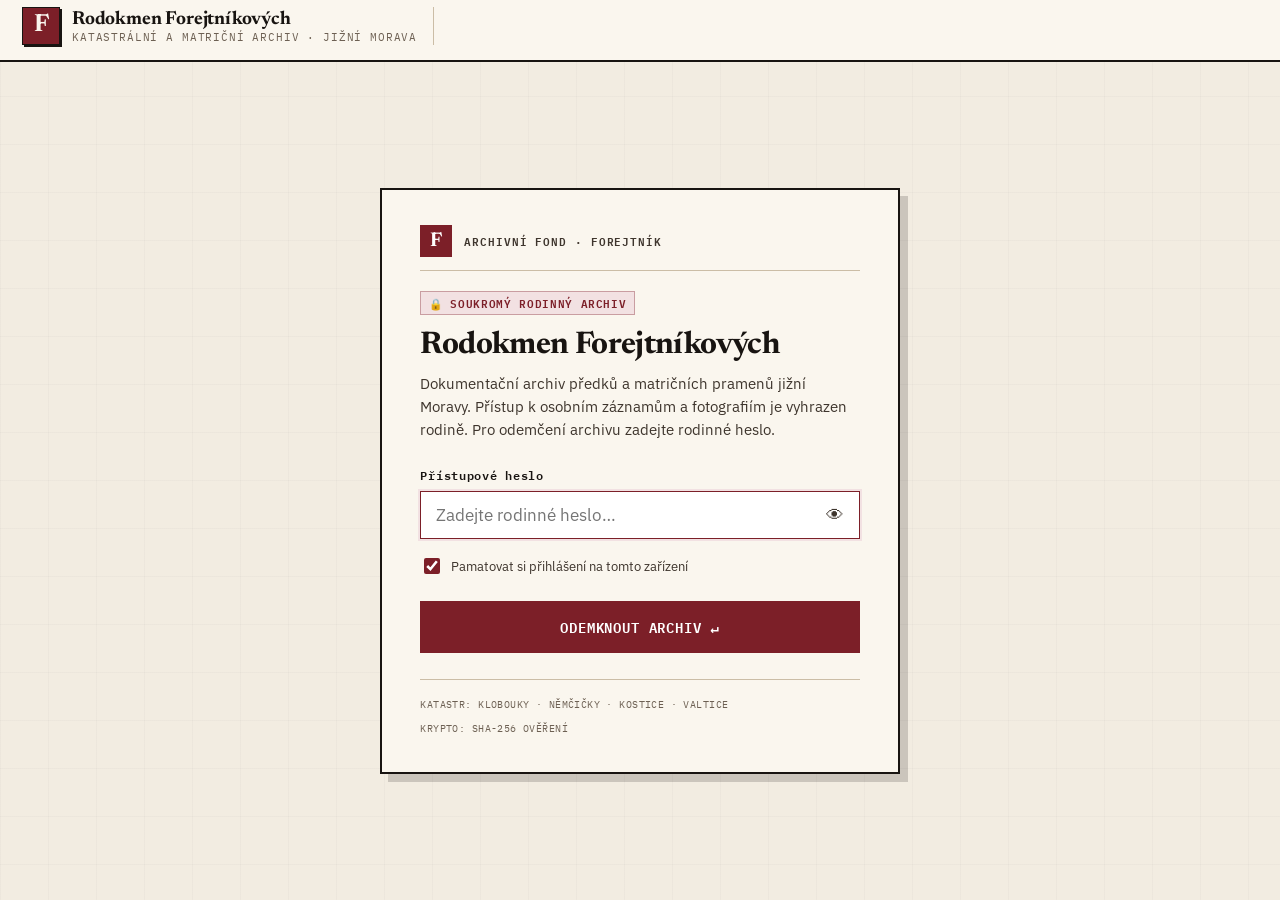
==== index.html @ 1e0b8d62 "Rodokmen: redesign webu (OrgPad mapa, portréty, noví předkové Němčičky), GitHub Pages hosting a hesl" ====
<!DOCTYPE html>
<html lang="cs">
<head>
<meta charset="utf-8">
<meta name="viewport" content="width=device-width, initial-scale=1">
<title>Rodokmen Forejtníkových</title>
<meta http-equiv="refresh" content="0; url=web/">
<script>
  var target = 'web/' + (window.location.hash || '');
  window.location.replace(target);
</script>
<style>
  body {
    font-family: "IBM Plex Sans", -apple-system, BlinkMacSystemFont, "Segoe UI", Roboto, sans-serif;
    background: #f2ece1;
    color: #181411;
    display: flex;
    align-items: center;
    justify-content: center;
    min-height: 100vh;
    margin: 0;
    padding: 1rem;
    box-sizing: border-box;
  }
  .box {
    text-align: center;
    padding: 2.2rem;
    border: 2px solid #181411;
    background: #faf6ee;
    box-shadow: 6px 6px 0 rgba(24, 20, 17, 0.18);
    max-width: 440px;
    width: 100%;
  }
  h2 {
    font-family: Georgia, serif;
    margin: 0 0 0.5rem;
    font-size: 1.6rem;
  }
  p {
    margin: 0.5rem 0 1rem;
    font-size: 0.95rem;
    color: #433932;
  }
  a {
    display: inline-block;
    padding: 0.65rem 1.2rem;
    background: #7c1f28;
    color: #fff;
    text-decoration: none;
    font-family: monospace;
    font-weight: 600;
    font-size: 0.85rem;
    letter-spacing: 0.05em;
  }
  a:hover {
    background: #5d151d;
  }
</style>
</head>
<body>
<div class="box">
  <h2>Rodokmen Forejtníkových</h2>
  <p>Přesměrovávám do rodinného archivu…</p>
  <p><a href="web/">Vstoupit přímo ↗</a></p>
</div>
</body>
</html>
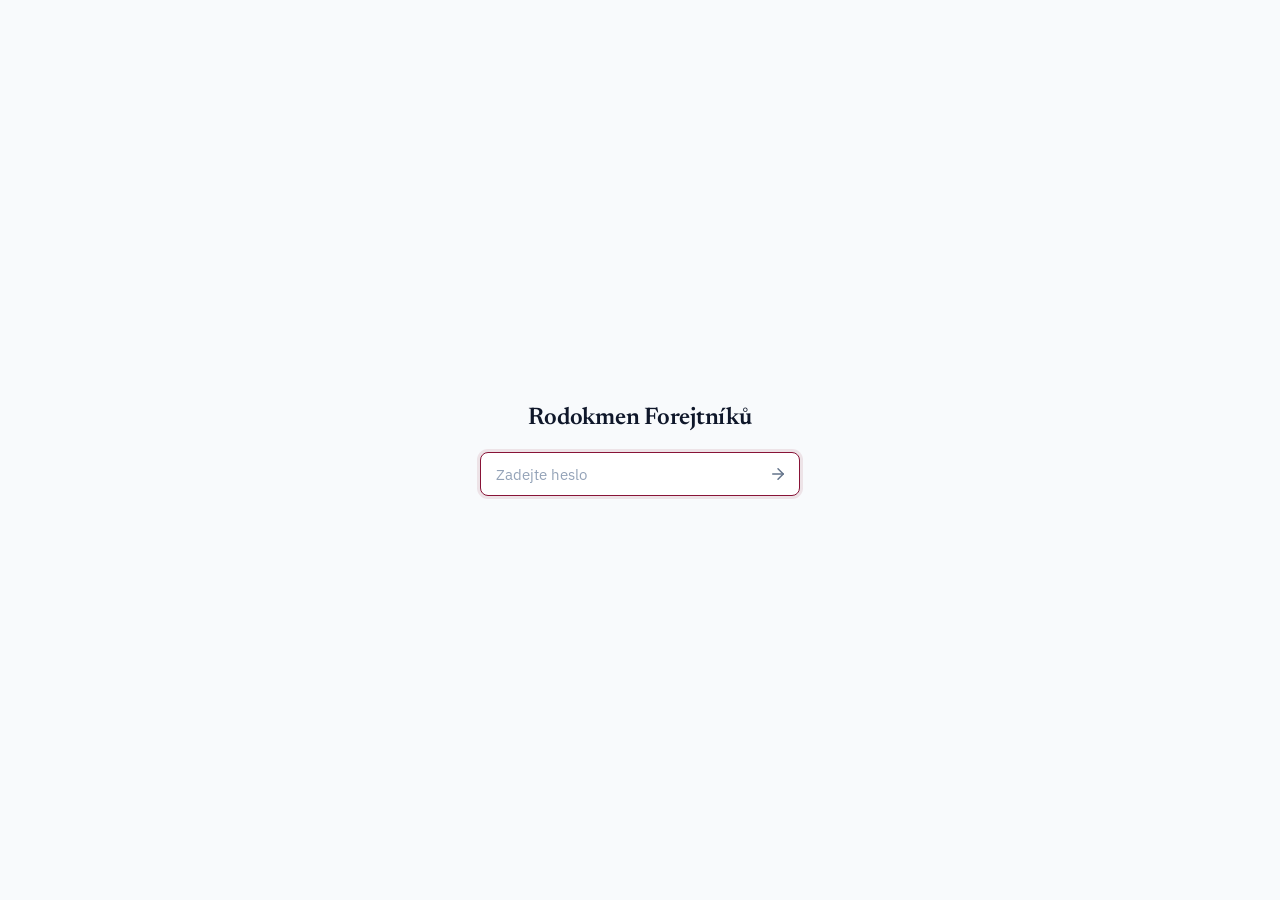
==== commit eb296cb1: "Kompletni refaktoring webu Rodokmen Forejtniku (minimalisticka brana, cisty moderni archiv, ortogona" ====
--- a/index.html
+++ b/index.html
@@ -1,67 +1,67 @@
-<!DOCTYPE html>
-<html lang="cs">
-<head>
-<meta charset="utf-8">
-<meta name="viewport" content="width=device-width, initial-scale=1">
-<title>Rodokmen Forejtníkových</title>
-<meta http-equiv="refresh" content="0; url=web/">
-<script>
-  var target = 'web/' + (window.location.hash || '');
-  window.location.replace(target);
-</script>
-<style>
-  body {
-    font-family: "IBM Plex Sans", -apple-system, BlinkMacSystemFont, "Segoe UI", Roboto, sans-serif;
-    background: #f2ece1;
-    color: #181411;
-    display: flex;
-    align-items: center;
-    justify-content: center;
-    min-height: 100vh;
-    margin: 0;
-    padding: 1rem;
-    box-sizing: border-box;
-  }
-  .box {
-    text-align: center;
-    padding: 2.2rem;
-    border: 2px solid #181411;
-    background: #faf6ee;
-    box-shadow: 6px 6px 0 rgba(24, 20, 17, 0.18);
-    max-width: 440px;
-    width: 100%;
-  }
-  h2 {
-    font-family: Georgia, serif;
-    margin: 0 0 0.5rem;
-    font-size: 1.6rem;
-  }
-  p {
-    margin: 0.5rem 0 1rem;
-    font-size: 0.95rem;
-    color: #433932;
-  }
-  a {
-    display: inline-block;
-    padding: 0.65rem 1.2rem;
-    background: #7c1f28;
-    color: #fff;
-    text-decoration: none;
-    font-family: monospace;
-    font-weight: 600;
-    font-size: 0.85rem;
-    letter-spacing: 0.05em;
-  }
-  a:hover {
-    background: #5d151d;
-  }
-</style>
-</head>
-<body>
-<div class="box">
-  <h2>Rodokmen Forejtníkových</h2>
-  <p>Přesměrovávám do rodinného archivu…</p>
-  <p><a href="web/">Vstoupit přímo ↗</a></p>
-</div>
-</body>
-</html>
+<!DOCTYPE html>
+<html lang="cs">
+<head>
+<meta charset="utf-8">
+<meta name="viewport" content="width=device-width, initial-scale=1">
+<title>Rodokmen Forejtníků</title>
+<meta http-equiv="refresh" content="0; url=web/">
+<script>
+  var target = 'web/' + (window.location.hash || '');
+  window.location.replace(target);
+</script>
+<style>
+  body {
+    font-family: "IBM Plex Sans", -apple-system, BlinkMacSystemFont, "Segoe UI", Roboto, sans-serif;
+    background: #f2ece1;
+    color: #181411;
+    display: flex;
+    align-items: center;
+    justify-content: center;
+    min-height: 100vh;
+    margin: 0;
+    padding: 1rem;
+    box-sizing: border-box;
+  }
+  .box {
+    text-align: center;
+    padding: 2.2rem;
+    border: 2px solid #181411;
+    background: #faf6ee;
+    box-shadow: 6px 6px 0 rgba(24, 20, 17, 0.18);
+    max-width: 440px;
+    width: 100%;
+  }
+  h2 {
+    font-family: Georgia, serif;
+    margin: 0 0 0.5rem;
+    font-size: 1.6rem;
+  }
+  p {
+    margin: 0.5rem 0 1rem;
+    font-size: 0.95rem;
+    color: #433932;
+  }
+  a {
+    display: inline-block;
+    padding: 0.65rem 1.2rem;
+    background: #7c1f28;
+    color: #fff;
+    text-decoration: none;
+    font-family: monospace;
+    font-weight: 600;
+    font-size: 0.85rem;
+    letter-spacing: 0.05em;
+  }
+  a:hover {
+    background: #5d151d;
+  }
+</style>
+</head>
+<body>
+<div class="box">
+  <h2>Rodokmen Forejtníků</h2>
+  <p>Přesměrovávám do rodinného archivu…</p>
+  <p><a href="web/">Vstoupit přímo ↗</a></p>
+</div>
+</body>
+</html>
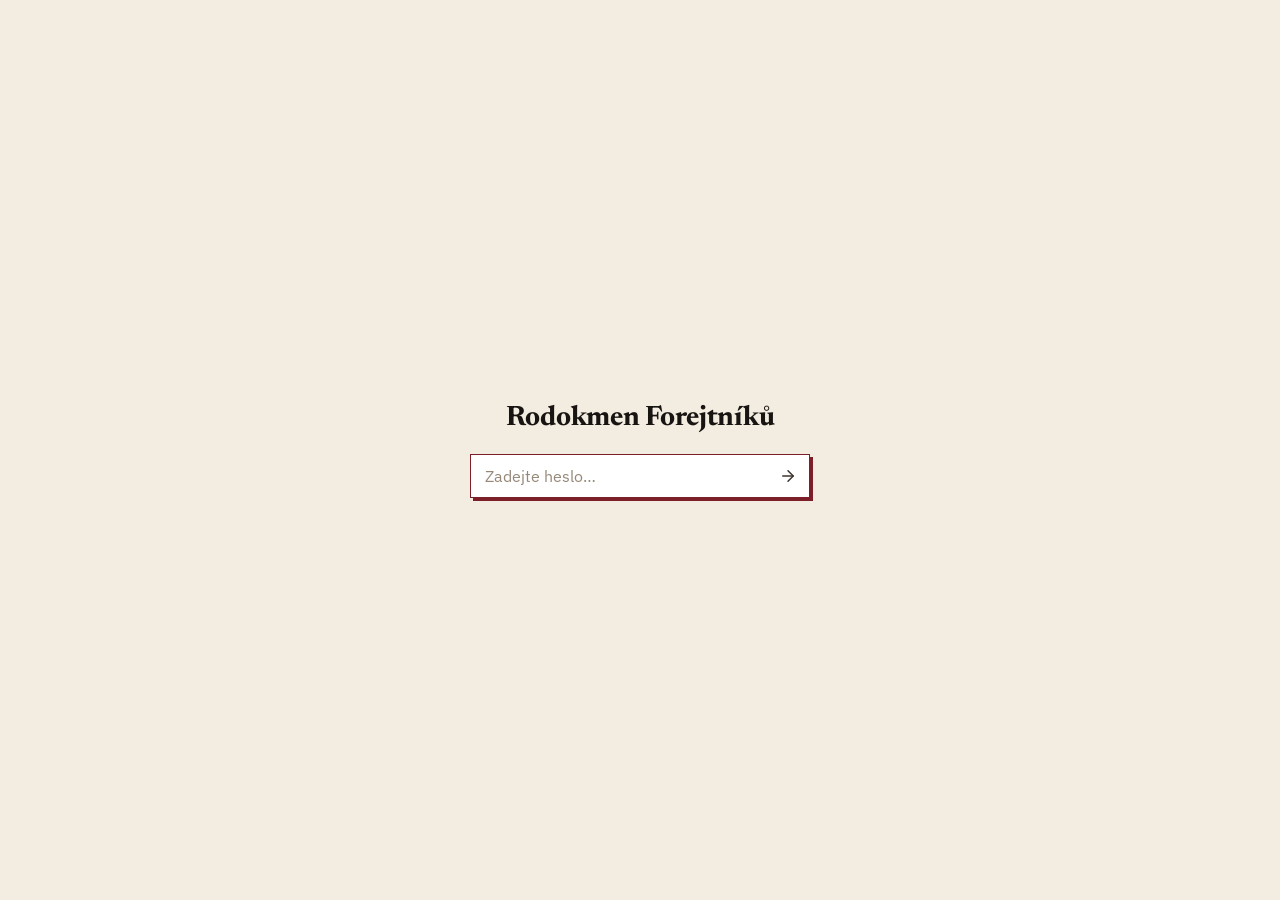
==== commit dcd64c44: "Obnova puvodniho designu a stromu + minimalisticka brana, oprava gramatiky a odstraneni AI vaty a em" ====
--- a/index.html
+++ b/index.html
@@ -1,67 +1,67 @@
-<!DOCTYPE html>
-<html lang="cs">
-<head>
-<meta charset="utf-8">
-<meta name="viewport" content="width=device-width, initial-scale=1">
-<title>Rodokmen Forejtníků</title>
-<meta http-equiv="refresh" content="0; url=web/">
-<script>
-  var target = 'web/' + (window.location.hash || '');
-  window.location.replace(target);
-</script>
-<style>
-  body {
-    font-family: "IBM Plex Sans", -apple-system, BlinkMacSystemFont, "Segoe UI", Roboto, sans-serif;
-    background: #f2ece1;
-    color: #181411;
-    display: flex;
-    align-items: center;
-    justify-content: center;
-    min-height: 100vh;
-    margin: 0;
-    padding: 1rem;
-    box-sizing: border-box;
-  }
-  .box {
-    text-align: center;
-    padding: 2.2rem;
-    border: 2px solid #181411;
-    background: #faf6ee;
-    box-shadow: 6px 6px 0 rgba(24, 20, 17, 0.18);
-    max-width: 440px;
-    width: 100%;
-  }
-  h2 {
-    font-family: Georgia, serif;
-    margin: 0 0 0.5rem;
-    font-size: 1.6rem;
-  }
-  p {
-    margin: 0.5rem 0 1rem;
-    font-size: 0.95rem;
-    color: #433932;
-  }
-  a {
-    display: inline-block;
-    padding: 0.65rem 1.2rem;
-    background: #7c1f28;
-    color: #fff;
-    text-decoration: none;
-    font-family: monospace;
-    font-weight: 600;
-    font-size: 0.85rem;
-    letter-spacing: 0.05em;
-  }
-  a:hover {
-    background: #5d151d;
-  }
-</style>
-</head>
-<body>
-<div class="box">
-  <h2>Rodokmen Forejtníků</h2>
-  <p>Přesměrovávám do rodinného archivu…</p>
-  <p><a href="web/">Vstoupit přímo ↗</a></p>
-</div>
-</body>
-</html>
+<!DOCTYPE html>
+<html lang="cs">
+<head>
+<meta charset="utf-8">
+<meta name="viewport" content="width=device-width, initial-scale=1">
+<title>Rodokmen Forejtníkových</title>
+<meta http-equiv="refresh" content="0; url=web/">
+<script>
+  var target = 'web/' + (window.location.hash || '');
+  window.location.replace(target);
+</script>
+<style>
+  body {
+    font-family: "IBM Plex Sans", -apple-system, BlinkMacSystemFont, "Segoe UI", Roboto, sans-serif;
+    background: #f2ece1;
+    color: #181411;
+    display: flex;
+    align-items: center;
+    justify-content: center;
+    min-height: 100vh;
+    margin: 0;
+    padding: 1rem;
+    box-sizing: border-box;
+  }
+  .box {
+    text-align: center;
+    padding: 2.2rem;
+    border: 2px solid #181411;
+    background: #faf6ee;
+    box-shadow: 6px 6px 0 rgba(24, 20, 17, 0.18);
+    max-width: 440px;
+    width: 100%;
+  }
+  h2 {
+    font-family: Georgia, serif;
+    margin: 0 0 0.5rem;
+    font-size: 1.6rem;
+  }
+  p {
+    margin: 0.5rem 0 1rem;
+    font-size: 0.95rem;
+    color: #433932;
+  }
+  a {
+    display: inline-block;
+    padding: 0.65rem 1.2rem;
+    background: #7c1f28;
+    color: #fff;
+    text-decoration: none;
+    font-family: monospace;
+    font-weight: 600;
+    font-size: 0.85rem;
+    letter-spacing: 0.05em;
+  }
+  a:hover {
+    background: #5d151d;
+  }
+</style>
+</head>
+<body>
+<div class="box">
+  <h2>Rodokmen Forejtníkových</h2>
+  <p>Přesměrovávám do rodinného archivu…</p>
+  <p><a href="web/">Vstoupit přímo ↗</a></p>
+</div>
+</body>
+</html>
